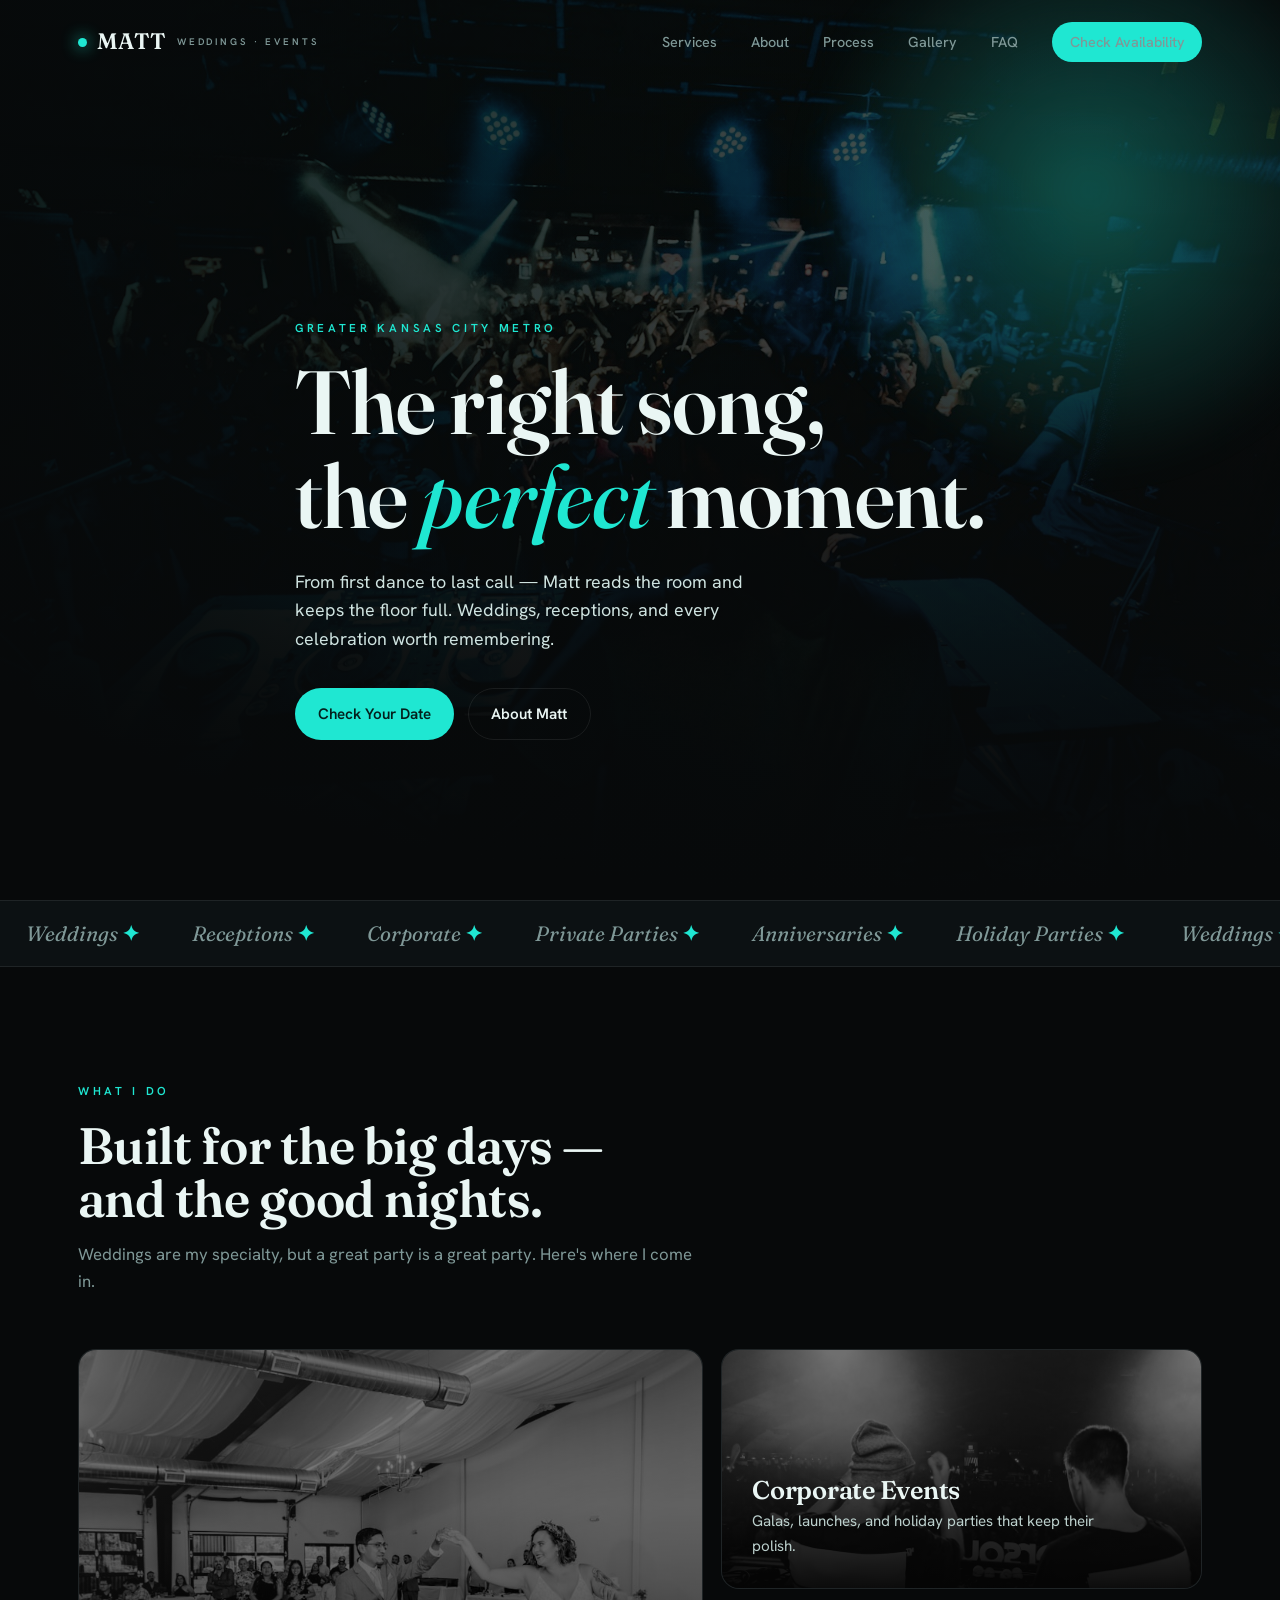
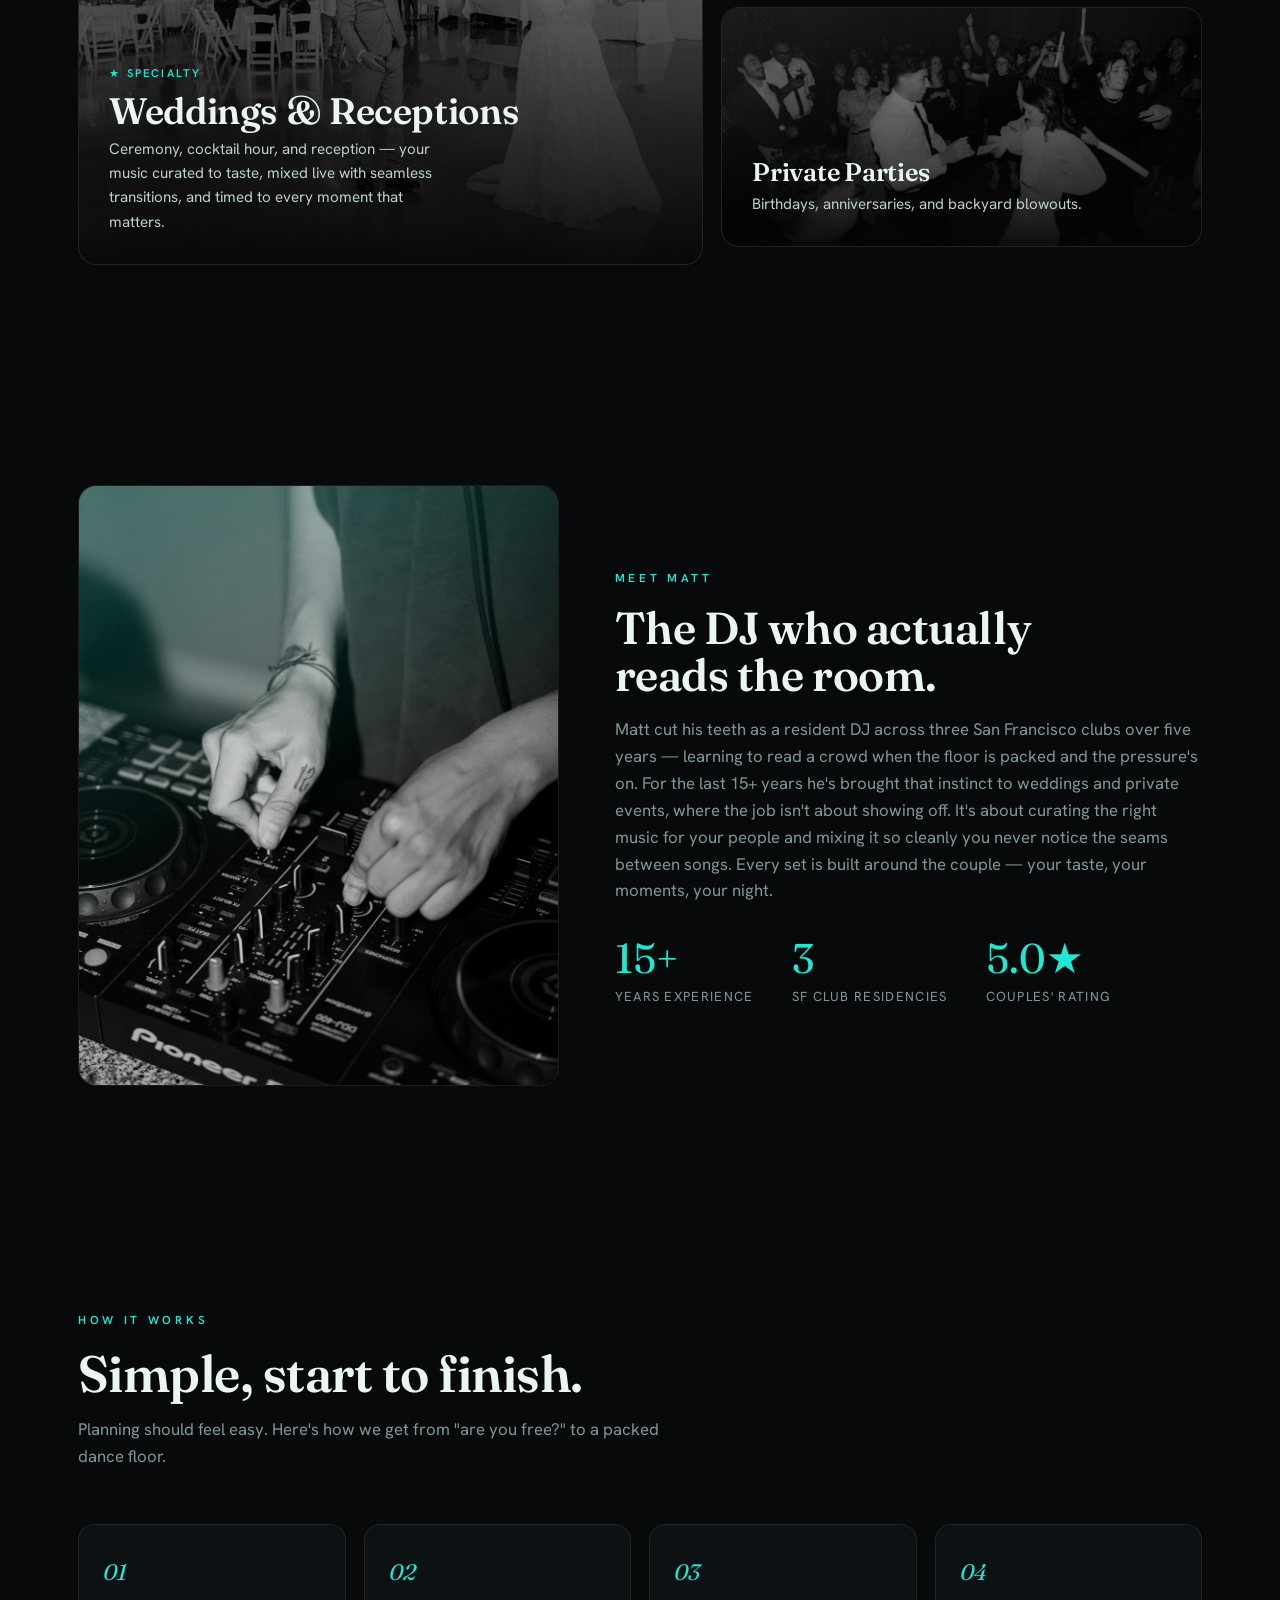
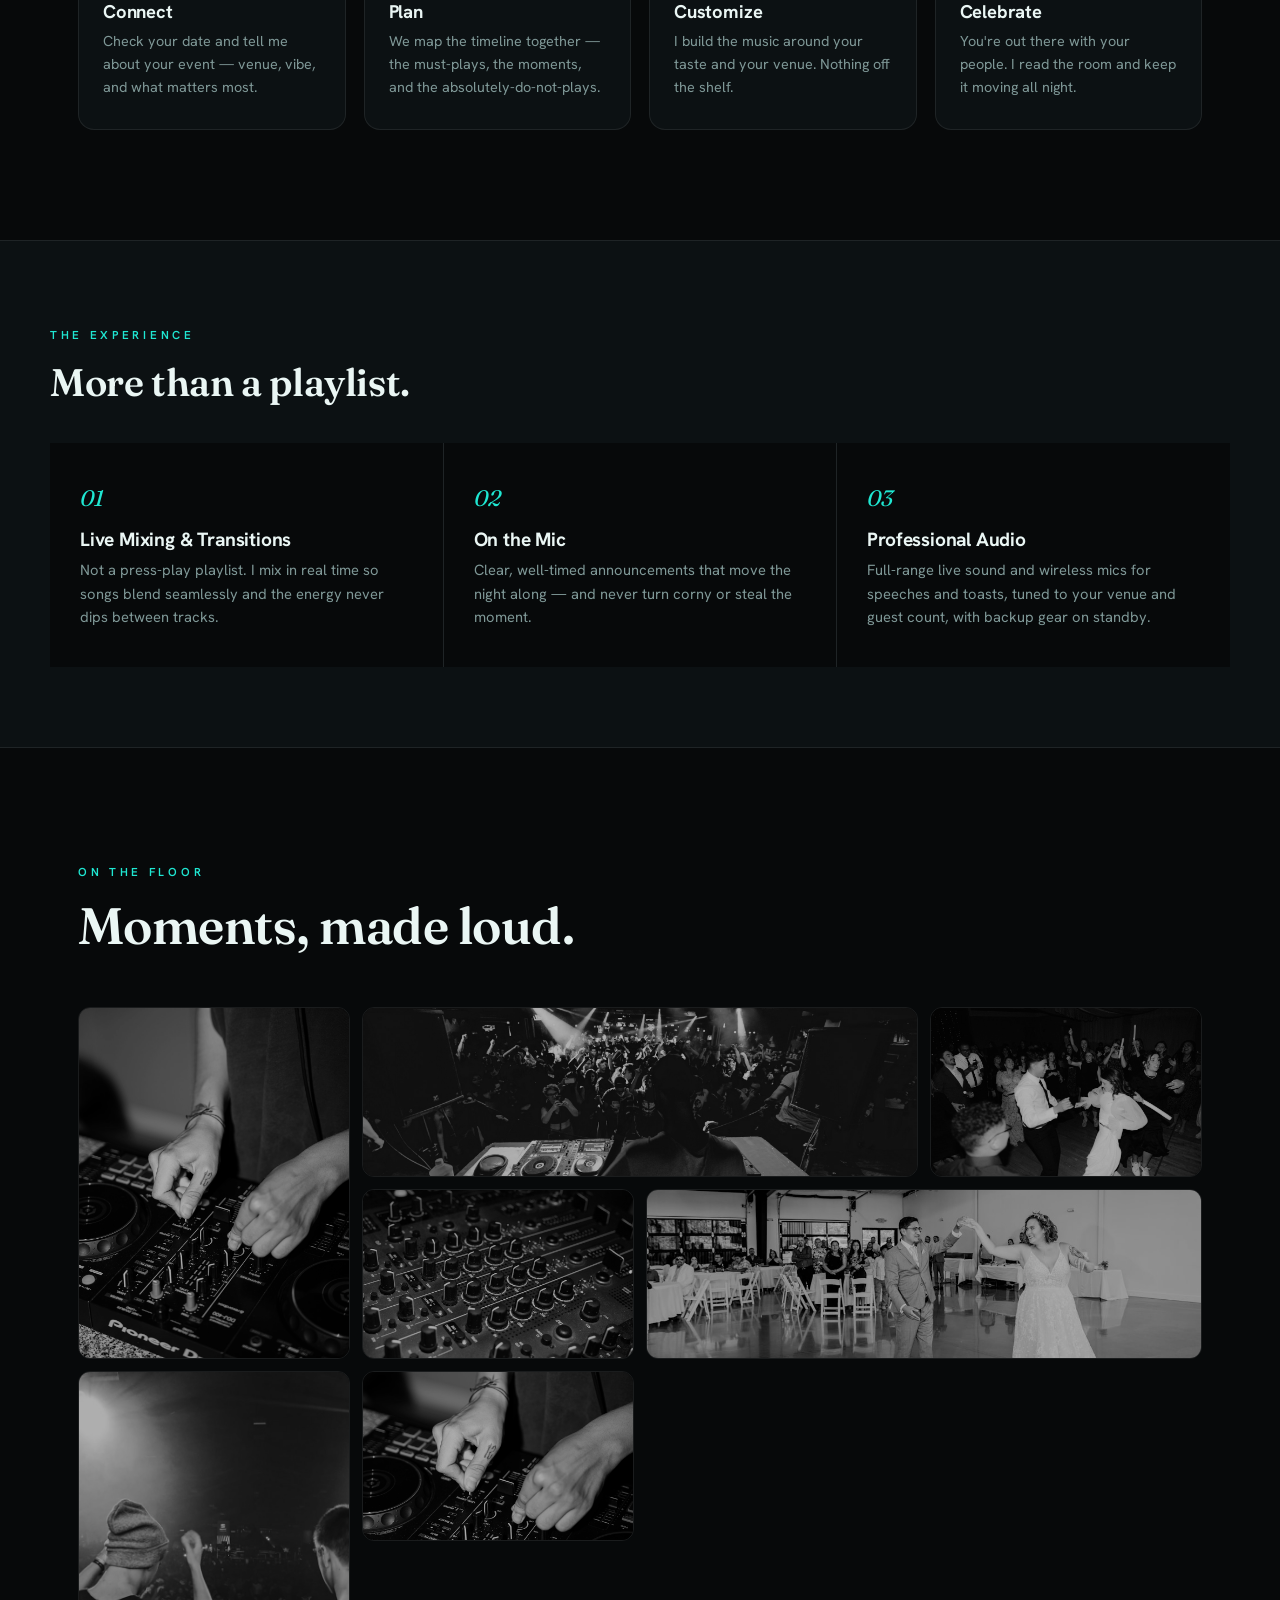
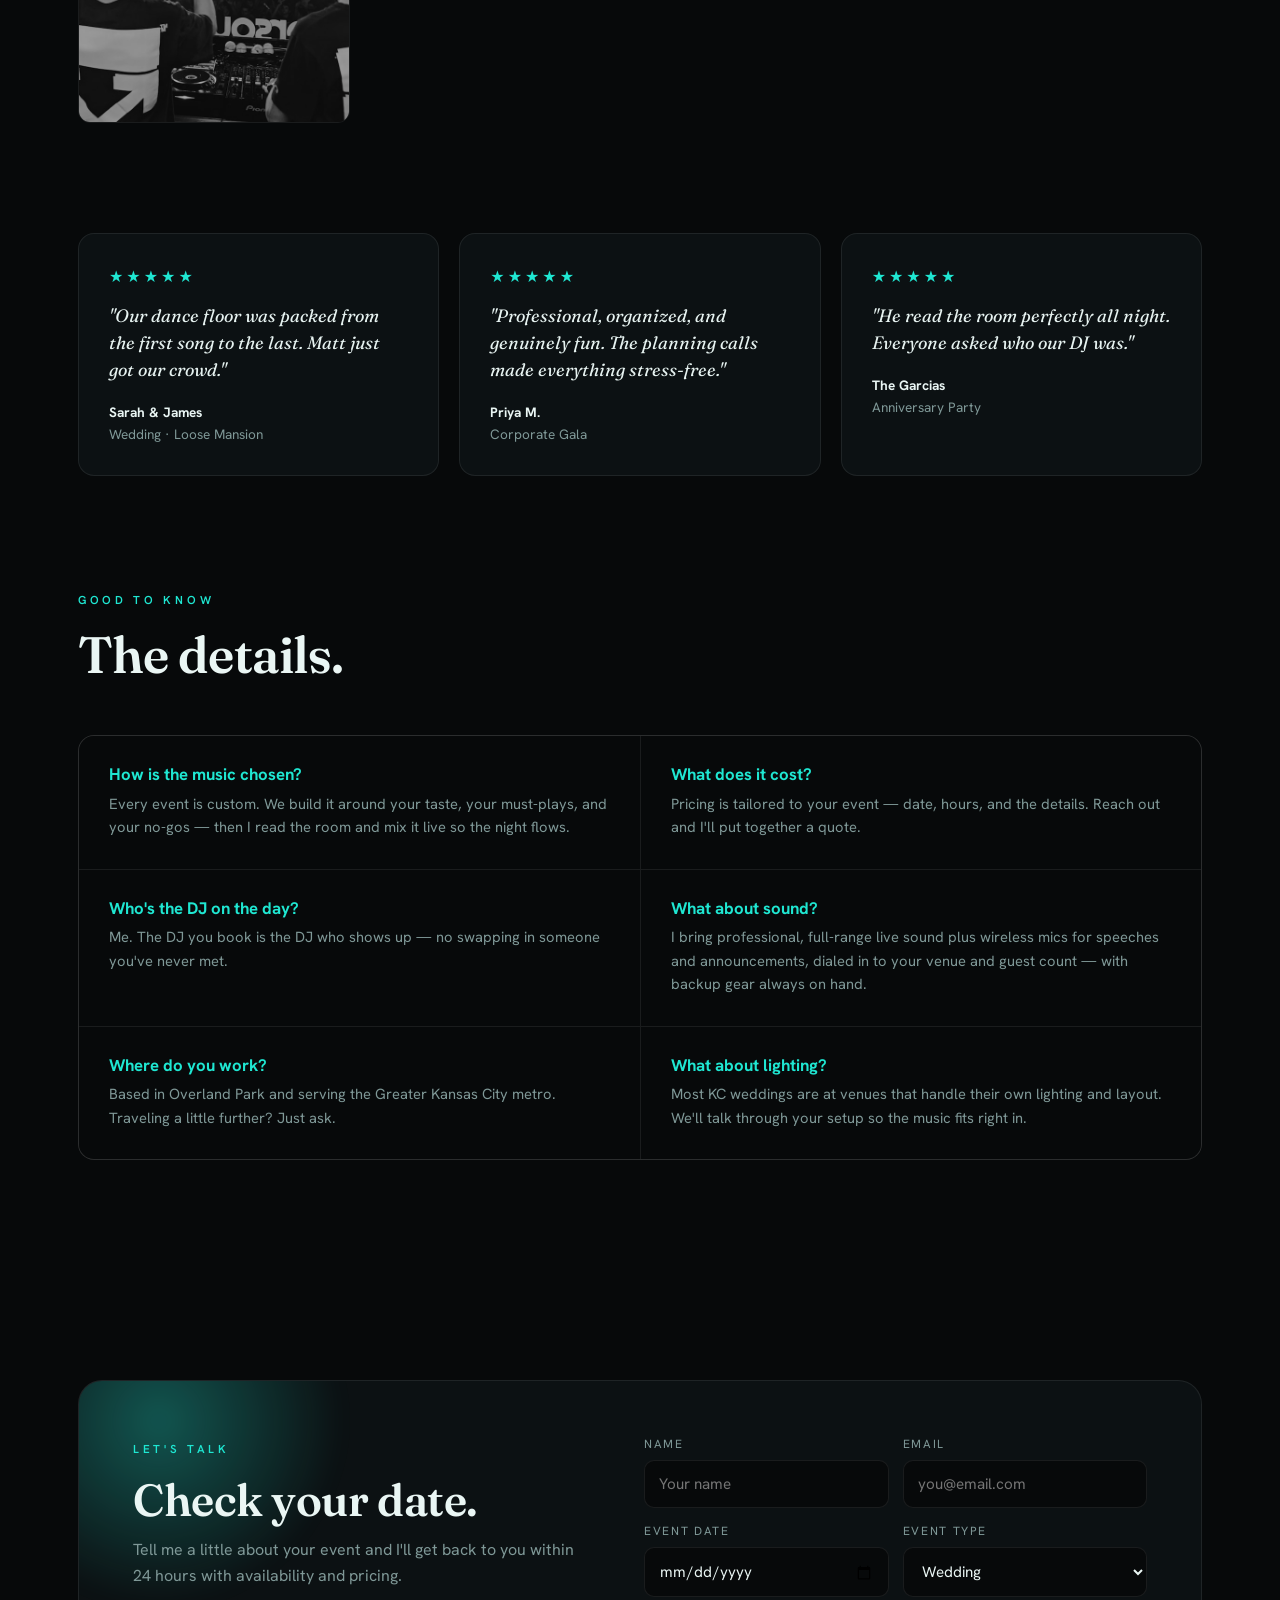
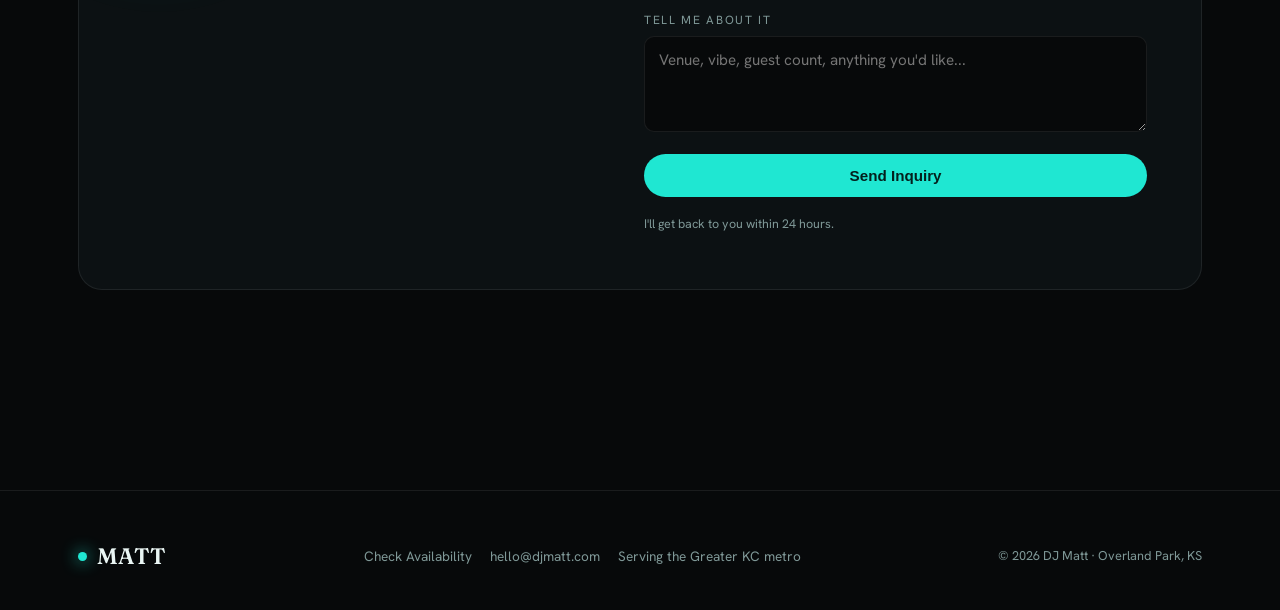
==== index.html @ 0d3181f9 "Initial production-ready static site - Extract inline CSS/JS into css/styles.css and js/script.js - " ====
<!DOCTYPE html>
<html lang="en">
<head>
<meta charset="UTF-8">
<meta name="viewport" content="width=device-width, initial-scale=1.0">
<!-- TODO: replace with Matt's real business name/brand -->
<title>DJ Matt — Wedding & Event DJ | Kansas City</title>
<meta name="description" content="DJ Matt delivers live-mixed music for weddings, receptions, and private events across the Greater Kansas City metro. Book your date today.">
<meta name="theme-color" content="#1fe7d2">
<!-- TODO: replace with Matt's real domain -->
<link rel="canonical" href="https://www.djmatt.com/">

<!-- Open Graph -->
<meta property="og:type" content="website">
<!-- TODO: replace with Matt's real business name/brand -->
<meta property="og:title" content="DJ Matt — Wedding & Event DJ | Kansas City">
<meta property="og:description" content="From first dance to last call — live-mixed music for weddings and events across the Greater Kansas City metro.">
<!-- TODO: replace with Matt's real domain -->
<meta property="og:url" content="https://www.djmatt.com/">
<!-- TODO: replace with Matt's real domain -->
<meta property="og:image" content="https://www.djmatt.com/images/og-image.jpg">
<meta property="og:image:width" content="1200">
<meta property="og:image:height" content="630">

<!-- Twitter Card -->
<meta name="twitter:card" content="summary_large_image">
<!-- TODO: replace with Matt's real business name/brand -->
<meta name="twitter:title" content="DJ Matt — Wedding & Event DJ | Kansas City">
<meta name="twitter:description" content="From first dance to last call — live-mixed music for weddings and events across the Greater Kansas City metro.">
<!-- TODO: replace with Matt's real domain -->
<meta name="twitter:image" content="https://www.djmatt.com/images/og-image.jpg">

<!-- Favicon -->
<link rel="icon" href="images/favicon.svg" type="image/svg+xml">
<link rel="icon" href="images/favicon.png" type="image/png" sizes="180x180">
<link rel="apple-touch-icon" href="images/favicon.png">

<link rel="preconnect" href="https://fonts.googleapis.com">
<link rel="preconnect" href="https://fonts.gstatic.com" crossorigin>
<link href="https://fonts.googleapis.com/css2?family=Fraunces:ital,opsz,wght@0,9..144,400;0,9..144,600;1,9..144,500&family=Hanken+Grotesk:wght@400;500;600;700&display=swap" rel="stylesheet">
<link rel="stylesheet" href="css/styles.css">
</head>
<body>

<nav id="nav">
  <div class="wrap nav-in">
    <!-- TODO: replace with Matt's real business name/brand -->
    <a href="#top" class="brand"><span class="dot"></span>MATT<small>Weddings&nbsp;·&nbsp;Events</small></a>
    <div class="nav-links">
      <a href="#services">Services</a>
      <a href="#about">About</a>
      <a href="#process">Process</a>
      <a href="#gallery">Gallery</a>
      <a href="#faq">FAQ</a>
      <a href="#book" class="btn btn-turq">Check Availability</a>
    </div>
  </div>
</nav>

<!-- HERO -->
<header class="hero" id="top">
  <div class="hero-bg"></div>
  <div class="hero-duo"></div>
  <div class="hero-veil"></div>
  <div class="glow"></div>
  <div class="wrap hero-content">
    <div class="eq reveal d1"><span></span><span></span><span></span><span></span><span></span><span></span><span></span></div>
    <span class="eyebrow reveal d1">Greater Kansas City Metro</span>
    <h1 class="reveal d2">The right song,<br>the <em>perfect</em> moment.</h1>
    <p class="reveal d3">From first dance to last call — Matt reads the room and keeps the floor full. Weddings, receptions, and every celebration worth remembering.</p>
    <div class="hero-cta reveal d4">
      <a href="#book" class="btn btn-turq">Check Your Date</a>
      <a href="#about" class="btn btn-ghost">About Matt</a>
    </div>
  </div>
</header>

<!-- MARQUEE -->
<div class="marquee" aria-hidden="true">
  <div class="marquee-track">
    <span>Weddings <b>&#10022;</b></span><span>Receptions <b>&#10022;</b></span><span>Corporate <b>&#10022;</b></span><span>Private Parties <b>&#10022;</b></span><span>Anniversaries <b>&#10022;</b></span><span>Holiday Parties <b>&#10022;</b></span>
    <span>Weddings <b>&#10022;</b></span><span>Receptions <b>&#10022;</b></span><span>Corporate <b>&#10022;</b></span><span>Private Parties <b>&#10022;</b></span><span>Anniversaries <b>&#10022;</b></span><span>Holiday Parties <b>&#10022;</b></span>
  </div>
</div>

<!-- SERVICES -->
<section class="sec" id="services">
  <div class="wrap">
    <div class="sec-head fade">
      <span class="eyebrow">What I Do</span>
      <h2>Built for the big days —<br>and the good nights.</h2>
      <p>Weddings are my specialty, but a great party is a great party. Here's where I come in.</p>
    </div>
    <div class="svc-grid fade">
      <div class="card feature">
        <div class="img" style="background-image:url('images/svc-weddings.jpg')"></div>
        <div class="c">
          <span class="tag">&#9733; Specialty</span>
          <h3>Weddings &amp; Receptions</h3>
          <p>Ceremony, cocktail hour, and reception — your music curated to taste, mixed live with seamless transitions, and timed to every moment that matters.</p>
        </div>
      </div>
      <div class="svc-col">
        <div class="card">
          <div class="img" style="background-image:url('images/svc-corporate.jpg')"></div>
          <div class="c"><h3>Corporate Events</h3><p>Galas, launches, and holiday parties that keep their polish.</p></div>
        </div>
        <div class="card">
          <div class="img" style="background-image:url('images/svc-parties.jpg')"></div>
          <div class="c"><h3>Private Parties</h3><p>Birthdays, anniversaries, and backyard blowouts.</p></div>
        </div>
      </div>
    </div>
  </div>
</section>

<!-- ABOUT -->
<section class="sec" id="about">
  <div class="wrap about">
    <div class="about-img fade">
      <picture>
        <source srcset="images/about-decks.webp" type="image/webp">
        <img src="images/about-decks.jpg" alt="DJ Matt performing at the turntables" width="1000" height="1500" loading="lazy">
      </picture>
    </div>
    <div class="fade">
      <span class="eyebrow">Meet Matt</span>
      <h2 style="font-size:clamp(1.9rem,4vw,2.8rem)">The DJ who actually<br>reads the room.</h2>
      <!-- TODO: replace with Matt's real bio -->
      <p style="color:var(--muted);margin-top:18px;font-size:1.05rem">Matt cut his teeth as a resident DJ across three San Francisco clubs over five years — learning to read a crowd when the floor is packed and the pressure's on. For the last 15+ years he's brought that instinct to weddings and private events, where the job isn't about showing off. It's about curating the right music for your people and mixing it so cleanly you never notice the seams between songs. Every set is built around the couple — your taste, your moments, your night.</p>
      <!-- TODO: replace with Matt's real stats (15+/3/5.0) -->
      <div class="stats">
        <div class="stat"><div class="n">15+</div><div class="l">Years Experience</div></div>
        <div class="stat"><div class="n">3</div><div class="l">SF Club Residencies</div></div>
        <div class="stat"><div class="n">5.0&#9733;</div><div class="l">Couples' Rating</div></div>
      </div>
    </div>
  </div>
</section>

<!-- PROCESS -->
<section class="sec" id="process">
  <div class="wrap">
    <div class="sec-head fade">
      <span class="eyebrow">How It Works</span>
      <h2>Simple, start to finish.</h2>
      <p>Planning should feel easy. Here's how we get from "are you free?" to a packed dance floor.</p>
    </div>
    <div class="journey fade">
      <div class="step"><span class="s">01</span><h3>Connect</h3><p>Check your date and tell me about your event — venue, vibe, and what matters most.</p></div>
      <div class="step"><span class="s">02</span><h3>Plan</h3><p>We map the timeline together — the must-plays, the moments, and the absolutely-do-not-plays.</p></div>
      <div class="step"><span class="s">03</span><h3>Customize</h3><p>I build the music around your taste and your venue. Nothing off the shelf.</p></div>
      <div class="step"><span class="s">04</span><h3>Celebrate</h3><p>You're out there with your people. I read the room and keep it moving all night.</p></div>
    </div>
  </div>
</section>

<!-- EXPERIENCE -->
<section class="exp">
  <div class="wrap sec" style="padding:80px 0">
    <div class="sec-head fade" style="margin-bottom:40px">
      <span class="eyebrow">The Experience</span>
      <h2 style="font-size:clamp(1.7rem,3.5vw,2.4rem)">More than a playlist.</h2>
    </div>
    <div class="exp-grid fade">
      <div class="item"><span class="num">01</span><h3>Live Mixing &amp; Transitions</h3><p>Not a press-play playlist. I mix in real time so songs blend seamlessly and the energy never dips between tracks.</p></div>
      <div class="item"><span class="num">02</span><h3>On the Mic</h3><p>Clear, well-timed announcements that move the night along — and never turn corny or steal the moment.</p></div>
      <div class="item"><span class="num">03</span><h3>Professional Audio</h3><p>Full-range live sound and wireless mics for speeches and toasts, tuned to your venue and guest count, with backup gear on standby.</p></div>
    </div>
  </div>
</section>

<!-- GALLERY -->
<section class="sec" id="gallery">
  <div class="wrap">
    <div class="sec-head fade">
      <span class="eyebrow">On The Floor</span>
      <h2>Moments, made loud.</h2>
    </div>
    <div class="gal fade">
      <figure class="tall"><img src="images/about-decks.jpg" alt="" width="1000" height="1500" loading="lazy"></figure>
      <figure class="wide"><img src="images/hero.jpg" alt="" width="1920" height="1080" loading="lazy"></figure>
      <figure><img src="images/svc-parties.jpg" alt="" width="1000" height="667" loading="lazy"></figure>
      <figure><img src="images/gallery-04.jpg" alt="" width="1000" height="1500" loading="lazy"></figure>
      <figure class="wide"><img src="images/svc-weddings.jpg" alt="" width="1000" height="667" loading="lazy"></figure>
      <figure class="tall"><img src="images/svc-corporate.jpg" alt="" width="1000" height="750" loading="lazy"></figure>
      <figure><img src="images/about-decks.jpg" alt="" width="1000" height="1500" loading="lazy"></figure>
    </div>
  </div>
</section>

<!-- TESTIMONIALS -->
<!-- TODO: replace with Matt's real testimonials -->
<section class="sec" id="reviews" style="padding-top:0">
  <div class="wrap">
    <div class="quotes fade">
      <div class="quote"><div class="stars" aria-label="5 out of 5 stars">&#9733;&#9733;&#9733;&#9733;&#9733;</div><p>"Our dance floor was packed from the first song to the last. Matt just <em>got</em> our crowd."</p><div class="who"><b>Sarah &amp; James</b>Wedding · Loose Mansion</div></div>
      <div class="quote"><div class="stars" aria-label="5 out of 5 stars">&#9733;&#9733;&#9733;&#9733;&#9733;</div><p>"Professional, organized, and genuinely fun. The planning calls made everything stress-free."</p><div class="who"><b>Priya M.</b>Corporate Gala</div></div>
      <div class="quote"><div class="stars" aria-label="5 out of 5 stars">&#9733;&#9733;&#9733;&#9733;&#9733;</div><p>"He read the room perfectly all night. Everyone asked who our DJ was."</p><div class="who"><b>The Garcias</b>Anniversary Party</div></div>
    </div>
  </div>
</section>

<!-- FAQ -->
<section class="sec" id="faq" style="padding-top:0">
  <div class="wrap">
    <div class="sec-head fade">
      <span class="eyebrow">Good to Know</span>
      <h2>The details.</h2>
    </div>
    <div class="faq-grid fade">
      <div class="q"><h3>How is the music chosen?</h3><p>Every event is custom. We build it around your taste, your must-plays, and your no-gos — then I read the room and mix it live so the night flows.</p></div>
      <div class="q"><h3>What does it cost?</h3><p>Pricing is tailored to your event — date, hours, and the details. Reach out and I'll put together a quote.</p></div>
      <div class="q"><h3>Who's the DJ on the day?</h3><p>Me. The DJ you book is the DJ who shows up — no swapping in someone you've never met.</p></div>
      <div class="q"><h3>What about sound?</h3><p>I bring professional, full-range live sound plus wireless mics for speeches and announcements, dialed in to your venue and guest count — with backup gear always on hand.</p></div>
      <div class="q"><h3>Where do you work?</h3><p>Based in Overland Park and serving the Greater Kansas City metro. Traveling a little further? Just ask.</p></div>
      <div class="q"><h3>What about lighting?</h3><p>Most KC weddings are at venues that handle their own lighting and layout. We'll talk through your setup so the music fits right in.</p></div>
    </div>
  </div>
</section>

<!-- BOOKING -->
<section class="sec" id="book">
  <div class="wrap">
    <div class="book fade">
      <div class="glow2"></div>
      <div>
        <span class="eyebrow">Let's Talk</span>
        <h2>Check your date.</h2>
        <p class="lead">Tell me a little about your event and I'll get back to you within 24 hours with availability and pricing.</p>
      </div>
      <form id="bookingForm" name="booking" method="POST" data-netlify="true" netlify-honeypot="bot-field">
        <input type="hidden" name="form-name" value="booking">
        <p class="ohnohoney"><label>Don't fill this out: <input name="bot-field"></label></p>
        <div id="formFields" class="form">
          <div class="row">
            <div><label for="name">Name</label><input id="name" name="name" type="text" placeholder="Your name" required></div>
            <!-- TODO: replace with Matt's real contact email in the placeholder -->
            <div><label for="email">Email</label><input id="email" name="email" type="email" placeholder="you@email.com" required></div>
          </div>
          <div class="row">
            <div><label for="event-date">Event Date</label><input id="event-date" name="event-date" type="date" required></div>
            <div><label for="event-type">Event Type</label><select id="event-type" name="event-type"><option>Wedding</option><option>Reception</option><option>Corporate</option><option>Private Party</option><option>Other</option></select></div>
          </div>
          <div><label for="details">Tell me about it</label><textarea id="details" name="details" placeholder="Venue, vibe, guest count, anything you'd like..."></textarea></div>
          <button class="btn btn-turq" type="submit" style="justify-content:center">Send Inquiry</button>
          <p class="note">I'll get back to you within 24 hours.</p>
        </div>
        <div id="formSuccess" class="form-success">
          <div class="check">&#10003;</div>
          <h3>Thanks for reaching out!</h3>
          <p>I'll review your details and get back to you within 24 hours with availability and pricing.</p>
        </div>
      </form>
    </div>
  </div>
</section>

<footer>
  <div class="wrap foot">
    <!-- TODO: replace with Matt's real business name/brand -->
    <a href="#top" class="brand"><span class="dot"></span>MATT</a>
    <div class="socials">
      <a href="#book">Check Availability</a>
      <!-- TODO: replace with Matt's real contact email -->
      <a href="mailto:hello@djmatt.com">hello@djmatt.com</a>
      <span style="color:var(--muted);font-size:.85rem">Serving the Greater KC metro</span>
    </div>
    <!-- TODO: replace with Matt's real business name/brand -->
    <small>&copy; 2026 DJ Matt &middot; Overland Park, KS</small>
  </div>
</footer>

<script src="js/script.js"></script>
</body>
</html>
---- css/styles.css ----
:root{
  --ink:#07090a;
  --panel:#0c1113;
  --panel-2:#11181a;
  --line:rgba(255,255,255,.08);
  --turq:#1fe7d2;
  --turq-deep:#0fbfae;
  --turq-glow:rgba(31,231,210,.32);
  --cloud:#eaf6f4;
  --muted:#7f9897;
  --display:"Fraunces",Georgia,serif;
  --body:"Hanken Grotesk",system-ui,sans-serif;
}
*{margin:0;padding:0;box-sizing:border-box}
html{scroll-behavior:smooth}
body{
  background:var(--ink);color:var(--cloud);font-family:var(--body);
  line-height:1.6;-webkit-font-smoothing:antialiased;overflow-x:hidden;
}
.wrap{max-width:1180px;margin:0 auto;padding:0 28px}
a{color:inherit;text-decoration:none}
.eyebrow{
  font-size:.72rem;letter-spacing:.32em;text-transform:uppercase;
  color:var(--turq);font-weight:600;display:inline-block;margin-bottom:18px;
}
h1,h2,h3{font-family:var(--display);font-weight:600;line-height:1.04;letter-spacing:-.01em}
.btn{
  display:inline-flex;align-items:center;gap:.6em;font-weight:600;font-size:.95rem;
  padding:.85em 1.5em;border-radius:100px;cursor:pointer;border:none;transition:.25s ease;
}
.btn-turq{background:var(--turq);color:#04201d;box-shadow:0 0 0 0 var(--turq-glow)}
.btn-turq:hover{box-shadow:0 12px 38px -8px var(--turq-glow);transform:translateY(-2px)}
.btn-ghost{background:transparent;color:var(--cloud);border:1px solid var(--line)}
.btn-ghost:hover{border-color:var(--turq);color:var(--turq)}

/* ---------- FOCUS STYLES ---------- */
a:focus-visible,button:focus-visible,input:focus-visible,select:focus-visible,textarea:focus-visible{
  outline:2px solid var(--turq);outline-offset:2px;
}

/* ---------- NAV ---------- */
nav{
  position:fixed;top:0;left:0;right:0;z-index:50;transition:.3s ease;
  padding:22px 0;backdrop-filter:blur(0px);
}
nav.scrolled{
  padding:13px 0;background:rgba(7,9,10,.78);backdrop-filter:blur(14px);
  border-bottom:1px solid var(--line);
}
.nav-in{display:flex;align-items:center;justify-content:space-between}
.brand{font-family:var(--display);font-weight:600;font-size:1.4rem;letter-spacing:.02em;display:flex;align-items:center;gap:10px}
.brand .dot{width:9px;height:9px;border-radius:50%;background:var(--turq);box-shadow:0 0 16px var(--turq)}
.brand small{font-family:var(--body);font-size:.6rem;letter-spacing:.3em;color:var(--muted);text-transform:uppercase;font-weight:600}
.nav-links{display:flex;gap:34px;align-items:center}
.nav-links a{font-size:.9rem;color:var(--muted);transition:.2s;font-weight:500}
.nav-links a:hover{color:var(--cloud)}
.nav-links .btn{padding:.6em 1.2em}
@media(max-width:820px){.nav-links a:not(.btn){display:none}}

/* ---------- HERO ---------- */
.hero{position:relative;min-height:100vh;display:flex;align-items:center;overflow:hidden}
.hero-bg{position:absolute;inset:0;
  background:url("../images/hero.jpg") center/cover;
  filter:contrast(1.05) brightness(.55);}
.hero-duo{position:absolute;inset:0;background:linear-gradient(115deg,rgba(15,191,174,.55),rgba(7,9,10,.2) 55%);mix-blend-mode:color}
.hero-veil{position:absolute;inset:0;background:radial-gradient(120% 90% at 70% 30%,transparent,var(--ink) 78%),linear-gradient(180deg,rgba(7,9,10,.35),rgba(7,9,10,.9))}
.glow{position:absolute;width:620px;height:620px;border-radius:50%;
  background:radial-gradient(circle,var(--turq-glow),transparent 65%);
  top:-120px;right:-120px;filter:blur(20px);animation:float 9s ease-in-out infinite}
@keyframes float{50%{transform:translateY(34px)}}
.hero-content{position:relative;z-index:2;padding-top:90px}
.hero h1{font-size:clamp(2.9rem,7vw,5.6rem);max-width:14ch}
.hero h1 em{font-style:italic;color:var(--turq);font-weight:500}
.hero p{font-size:1.12rem;color:#cfe3e0;max-width:46ch;margin:26px 0 34px}
.hero-cta{display:flex;gap:14px;flex-wrap:wrap}
/* equalizer signature */
.eq{display:flex;align-items:flex-end;gap:5px;height:34px;margin-bottom:30px}
.eq span{width:5px;background:var(--turq);border-radius:3px;animation:bounce 1.1s ease-in-out infinite}
.eq span:nth-child(2){animation-delay:.15s}.eq span:nth-child(3){animation-delay:.3s}
.eq span:nth-child(4){animation-delay:.45s}.eq span:nth-child(5){animation-delay:.6s}
.eq span:nth-child(6){animation-delay:.75s}.eq span:nth-child(7){animation-delay:.9s}
@keyframes bounce{0%,100%{height:8px}50%{height:34px}}
.reveal{opacity:0;transform:translateY(22px);animation:rise .8s cubic-bezier(.2,.7,.2,1) forwards}
.d1{animation-delay:.05s}.d2{animation-delay:.2s}.d3{animation-delay:.35s}.d4{animation-delay:.5s}
@keyframes rise{to{opacity:1;transform:none}}

/* ---------- MARQUEE ---------- */
.marquee{border-top:1px solid var(--line);border-bottom:1px solid var(--line);padding:16px 0;overflow:hidden;white-space:nowrap;background:var(--panel)}
.marquee-track{display:inline-block;animation:scroll 26s linear infinite}
.marquee-track span{font-family:var(--display);font-style:italic;font-size:1.3rem;color:var(--muted);margin:0 26px}
.marquee-track span b{color:var(--turq);font-style:normal;font-weight:600}
@keyframes scroll{to{transform:translateX(-50%)}}

/* ---------- SECTIONS ---------- */
section{position:relative}
.sec{padding:110px 0}
.sec-head{max-width:620px;margin-bottom:54px}
.sec-head h2{font-size:clamp(2rem,4.5vw,3.2rem)}
.sec-head p{color:var(--muted);margin-top:16px;font-size:1.05rem}

/* services */
.svc-grid{display:grid;grid-template-columns:1.3fr 1fr;gap:18px}
@media(max-width:780px){.svc-grid{grid-template-columns:1fr}}
.card{position:relative;border-radius:18px;overflow:hidden;border:1px solid var(--line);background:var(--panel);min-height:240px;display:flex;flex-direction:column;justify-content:flex-end;padding:30px;transition:.3s}
.card:hover{border-color:var(--turq-deep);transform:translateY(-4px)}
.card .img{position:absolute;inset:0;background-size:cover;background-position:center;filter:grayscale(1) brightness(.5);transition:.5s}
.card:hover .img{filter:grayscale(.4) brightness(.6);transform:scale(1.04)}
.card .img::after{content:"";position:absolute;inset:0;background:linear-gradient(160deg,rgba(15,191,174,.35),transparent 50%),linear-gradient(0deg,rgba(7,9,10,.92),transparent 70%);mix-blend-mode:normal}
.card .c{position:relative;z-index:2}
.card.feature{grid-row:span 2;min-height:500px}
.card .tag{font-size:.7rem;letter-spacing:.2em;text-transform:uppercase;color:var(--turq);font-weight:600}
.card h3{font-size:1.6rem;margin:8px 0 6px}
.card.feature h3{font-size:2.3rem}
.card p{color:#bcd0cd;font-size:.95rem;max-width:38ch}
.svc-col{display:grid;gap:18px}

/* about */
.about{display:grid;grid-template-columns:.9fr 1.1fr;gap:56px;align-items:center}
@media(max-width:820px){.about{grid-template-columns:1fr}}
.about-img{position:relative;border-radius:18px;overflow:hidden;aspect-ratio:4/5;border:1px solid var(--line)}
.about-img img{width:100%;height:100%;object-fit:cover;filter:grayscale(1) contrast(1.05) brightness(.78)}
.about-img::after{content:"";position:absolute;inset:0;background:linear-gradient(155deg,rgba(31,231,210,.28),transparent 55%);mix-blend-mode:screen}
.stats{display:flex;gap:38px;margin-top:34px;flex-wrap:wrap}
.stat .n{font-family:var(--display);font-size:2.6rem;color:var(--turq);line-height:1}
.stat .l{font-size:.82rem;color:var(--muted);text-transform:uppercase;letter-spacing:.1em;margin-top:6px}

/* experience list */
.exp{background:var(--panel);border-top:1px solid var(--line);border-bottom:1px solid var(--line)}
.exp-grid{display:grid;grid-template-columns:repeat(3,1fr);gap:1px;background:var(--line)}
@media(max-width:780px){.exp-grid{grid-template-columns:1fr}}
.exp-grid .item{background:var(--ink);padding:38px 30px}
.exp-grid .item h3{font-size:1.2rem;margin:14px 0 8px;font-family:var(--body);font-weight:700}
.exp-grid .item p{color:var(--muted);font-size:.92rem}
.exp-grid .num{font-family:var(--display);font-style:italic;color:var(--turq);font-size:1.4rem}

/* listen */
.player{background:linear-gradient(135deg,var(--panel-2),var(--panel));border:1px solid var(--line);border-radius:20px;padding:34px;display:flex;align-items:center;gap:28px;flex-wrap:wrap}
.player .play{width:74px;height:74px;border-radius:50%;background:var(--turq);display:grid;place-items:center;flex-shrink:0;cursor:pointer;box-shadow:0 0 40px -6px var(--turq-glow);transition:.25s}
.player .play:hover{transform:scale(1.06)}
.player .play svg{margin-left:4px}
.wave{display:flex;align-items:center;gap:3px;height:46px;flex:1;min-width:200px}
.wave span{flex:1;background:linear-gradient(var(--turq),var(--turq-deep));border-radius:2px;opacity:.5;animation:w 1.4s ease-in-out infinite}
@keyframes w{50%{transform:scaleY(.3);opacity:1}}
.player .meta{min-width:170px}
.player .meta small{color:var(--muted);text-transform:uppercase;letter-spacing:.16em;font-size:.68rem}
.player .meta b{display:block;font-family:var(--display);font-size:1.35rem;font-weight:600;margin-top:4px}

/* gallery */
.gal{display:grid;grid-template-columns:repeat(4,1fr);grid-auto-rows:170px;gap:12px}
@media(max-width:780px){.gal{grid-template-columns:repeat(2,1fr)}}
.gal figure{position:relative;overflow:hidden;border-radius:12px;border:1px solid var(--line)}
.gal figure img{width:100%;height:100%;object-fit:cover;filter:grayscale(1) brightness(.7);transition:.5s}
.gal figure:hover img{filter:grayscale(0) brightness(.95);transform:scale(1.06)}
.gal .tall{grid-row:span 2}
.gal .wide{grid-column:span 2}

/* testimonials */
.quotes{display:grid;grid-template-columns:repeat(3,1fr);gap:20px}
@media(max-width:780px){.quotes{grid-template-columns:1fr}}
.quote{background:var(--panel);border:1px solid var(--line);border-radius:16px;padding:30px}
.quote .stars{color:var(--turq);letter-spacing:3px;margin-bottom:14px}
.quote p{font-family:var(--display);font-size:1.12rem;font-style:italic;color:#e6f2f0;line-height:1.5}
.quote .who{margin-top:18px;font-size:.85rem;color:var(--muted)}
.quote .who b{color:var(--cloud);font-style:normal;display:block;font-family:var(--body)}

/* booking */
.book{background:var(--panel);border:1px solid var(--line);border-radius:24px;padding:54px;display:grid;grid-template-columns:1fr 1.1fr;gap:54px;position:relative;overflow:hidden}
@media(max-width:820px){.book{grid-template-columns:1fr;padding:34px}}
.book .glow2{position:absolute;width:400px;height:400px;border-radius:50%;background:radial-gradient(circle,var(--turq-glow),transparent 65%);top:-160px;left:-120px;filter:blur(10px)}
.book h2{font-size:clamp(1.9rem,4vw,2.8rem);position:relative}
.book .lead{color:var(--muted);margin-top:14px;position:relative}
.form{position:relative;display:grid;gap:14px}
.form .row{display:grid;grid-template-columns:1fr 1fr;gap:14px}
@media(max-width:520px){.form .row{grid-template-columns:1fr}}
.form label{font-size:.74rem;text-transform:uppercase;letter-spacing:.14em;color:var(--muted);display:block;margin-bottom:6px}
.form input,.form select,.form textarea{width:100%;background:var(--ink);border:1px solid var(--line);border-radius:10px;padding:13px 14px;color:var(--cloud);font-family:var(--body);font-size:.95rem;transition:.2s}
.form input:focus,.form select:focus,.form textarea:focus{outline:none;border-color:var(--turq)}
.form textarea{min-height:96px;resize:vertical}
.note{font-size:.78rem;color:var(--muted);margin-top:4px}

/* form success state */
.form-success{display:none;text-align:center;padding:40px 20px}
.form-success .check{font-size:3rem;margin-bottom:16px}
.form-success h3{font-family:var(--display);font-size:1.6rem;color:var(--turq);margin-bottom:10px}
.form-success p{color:var(--muted);font-size:1rem}

/* honeypot */
.ohnohoney{position:absolute;left:-9999px;opacity:0;height:0;width:0;overflow:hidden}

/* footer */
footer{border-top:1px solid var(--line);padding:48px 0 36px;margin-top:90px}
.foot{display:flex;justify-content:space-between;align-items:center;flex-wrap:wrap;gap:20px}
.foot .socials{display:flex;gap:18px}
.foot .socials a{color:var(--muted);font-size:.85rem;transition:.2s}
.foot .socials a:hover{color:var(--turq)}
.foot small{color:var(--muted);font-size:.8rem}

/* process */
.journey{display:grid;grid-template-columns:repeat(4,1fr);gap:18px}
@media(max-width:780px){.journey{grid-template-columns:1fr 1fr}}
.step{position:relative;padding:30px 24px;border:1px solid var(--line);border-radius:16px;background:var(--panel);transition:.3s}
.step:hover{border-color:var(--turq-deep);transform:translateY(-4px)}
.step .s{font-family:var(--display);font-style:italic;color:var(--turq);font-size:1.4rem}
.step h3{font-family:var(--body);font-weight:700;font-size:1.15rem;margin:12px 0 8px}
.step p{color:var(--muted);font-size:.9rem}

/* faq */
.faq-grid{display:grid;grid-template-columns:repeat(2,1fr);gap:1px;background:var(--line);border:1px solid var(--line);border-radius:16px;overflow:hidden}
@media(max-width:680px){.faq-grid{grid-template-columns:1fr}}
.faq-grid .q{background:var(--ink);padding:30px}
.faq-grid .q h3{font-family:var(--body);font-weight:700;font-size:1.05rem;color:var(--turq);margin-bottom:8px;letter-spacing:0}
.faq-grid .q p{color:var(--muted);font-size:.92rem}

.fade{opacity:0;transform:translateY(28px);transition:.7s cubic-bezier(.2,.7,.2,1)}
.fade.in{opacity:1;transform:none}

/* ---------- REDUCED MOTION ---------- */
@media(prefers-reduced-motion:reduce){
  *,*::before,*::after{
    animation-duration:.01ms !important;
    animation-iteration-count:1 !important;
    transition-duration:.01ms !important;
  }
  html{scroll-behavior:auto}
  .reveal{opacity:1;transform:none}
  .fade{opacity:1;transform:none}
  .marquee-track{animation:none}
  .eq span{animation:none;height:16px}
  .wave span{animation:none;transform:scaleY(.6)}
  .glow{animation:none}
}
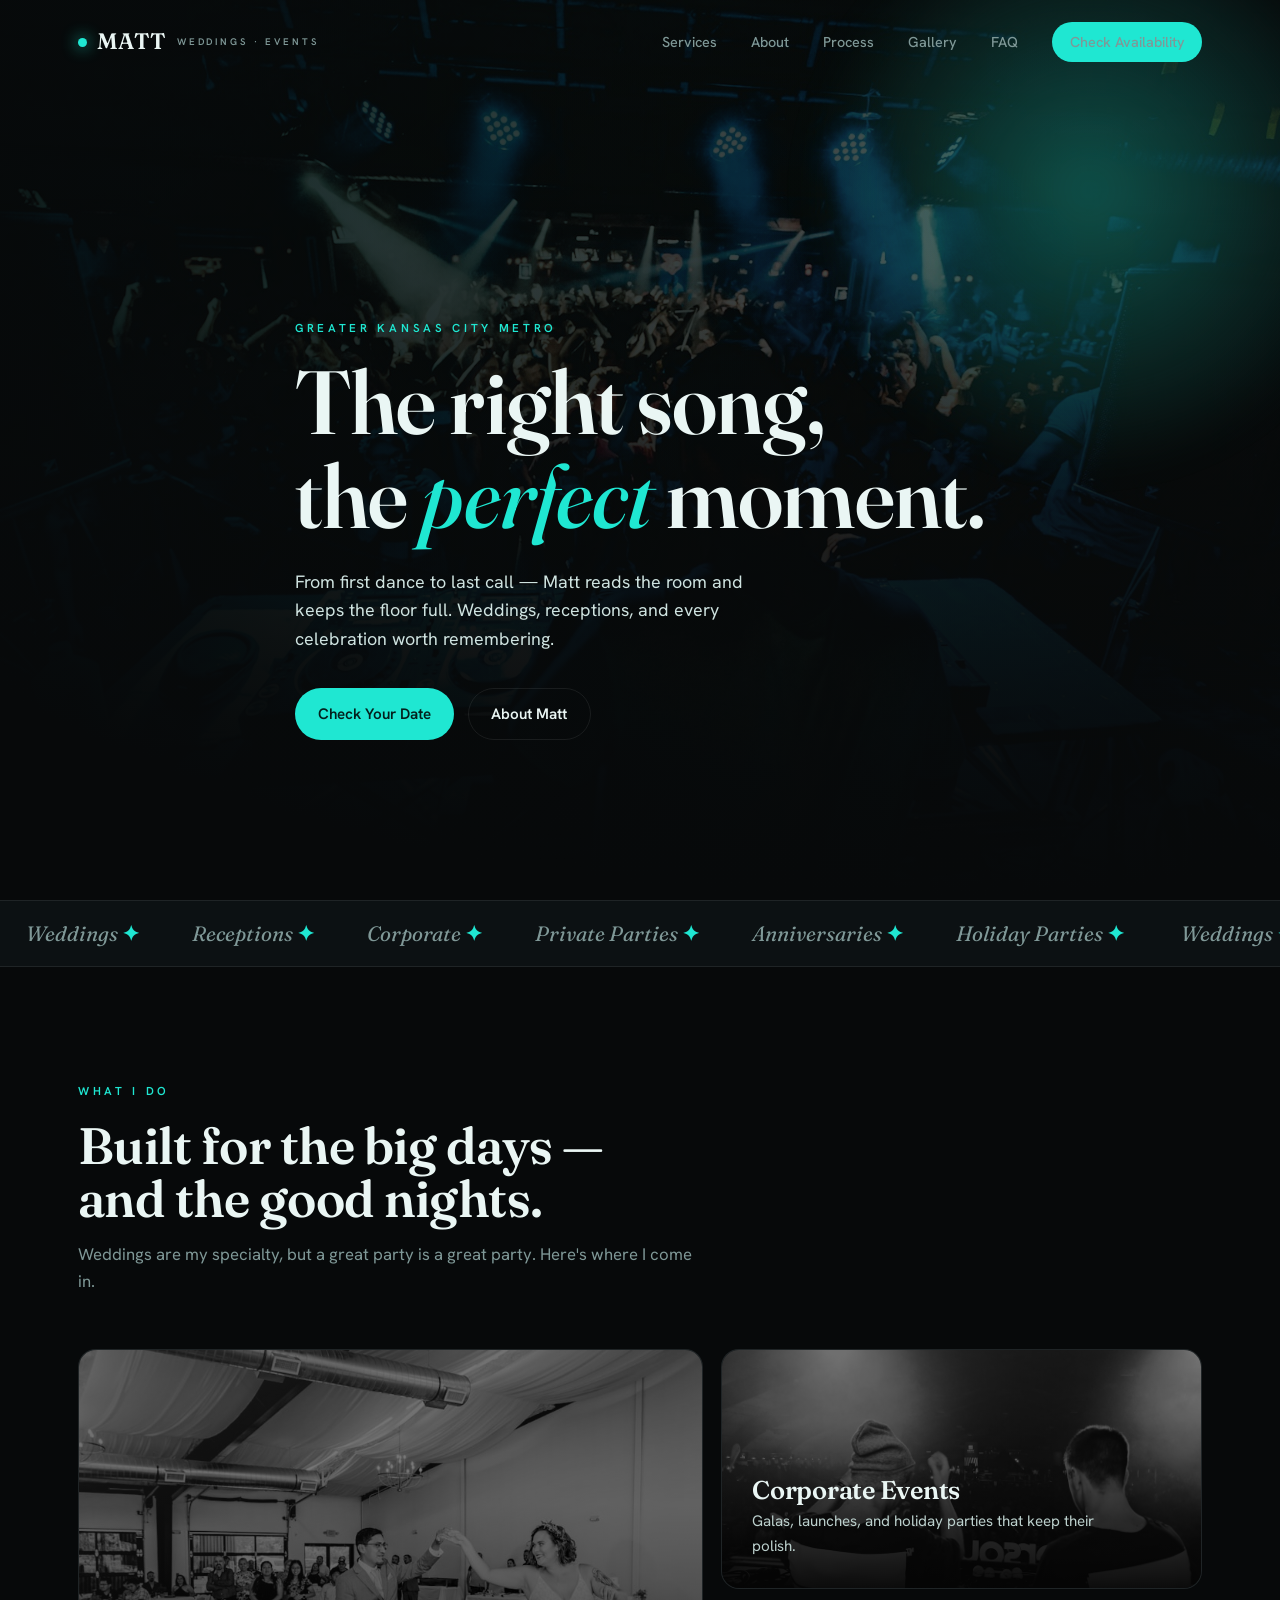
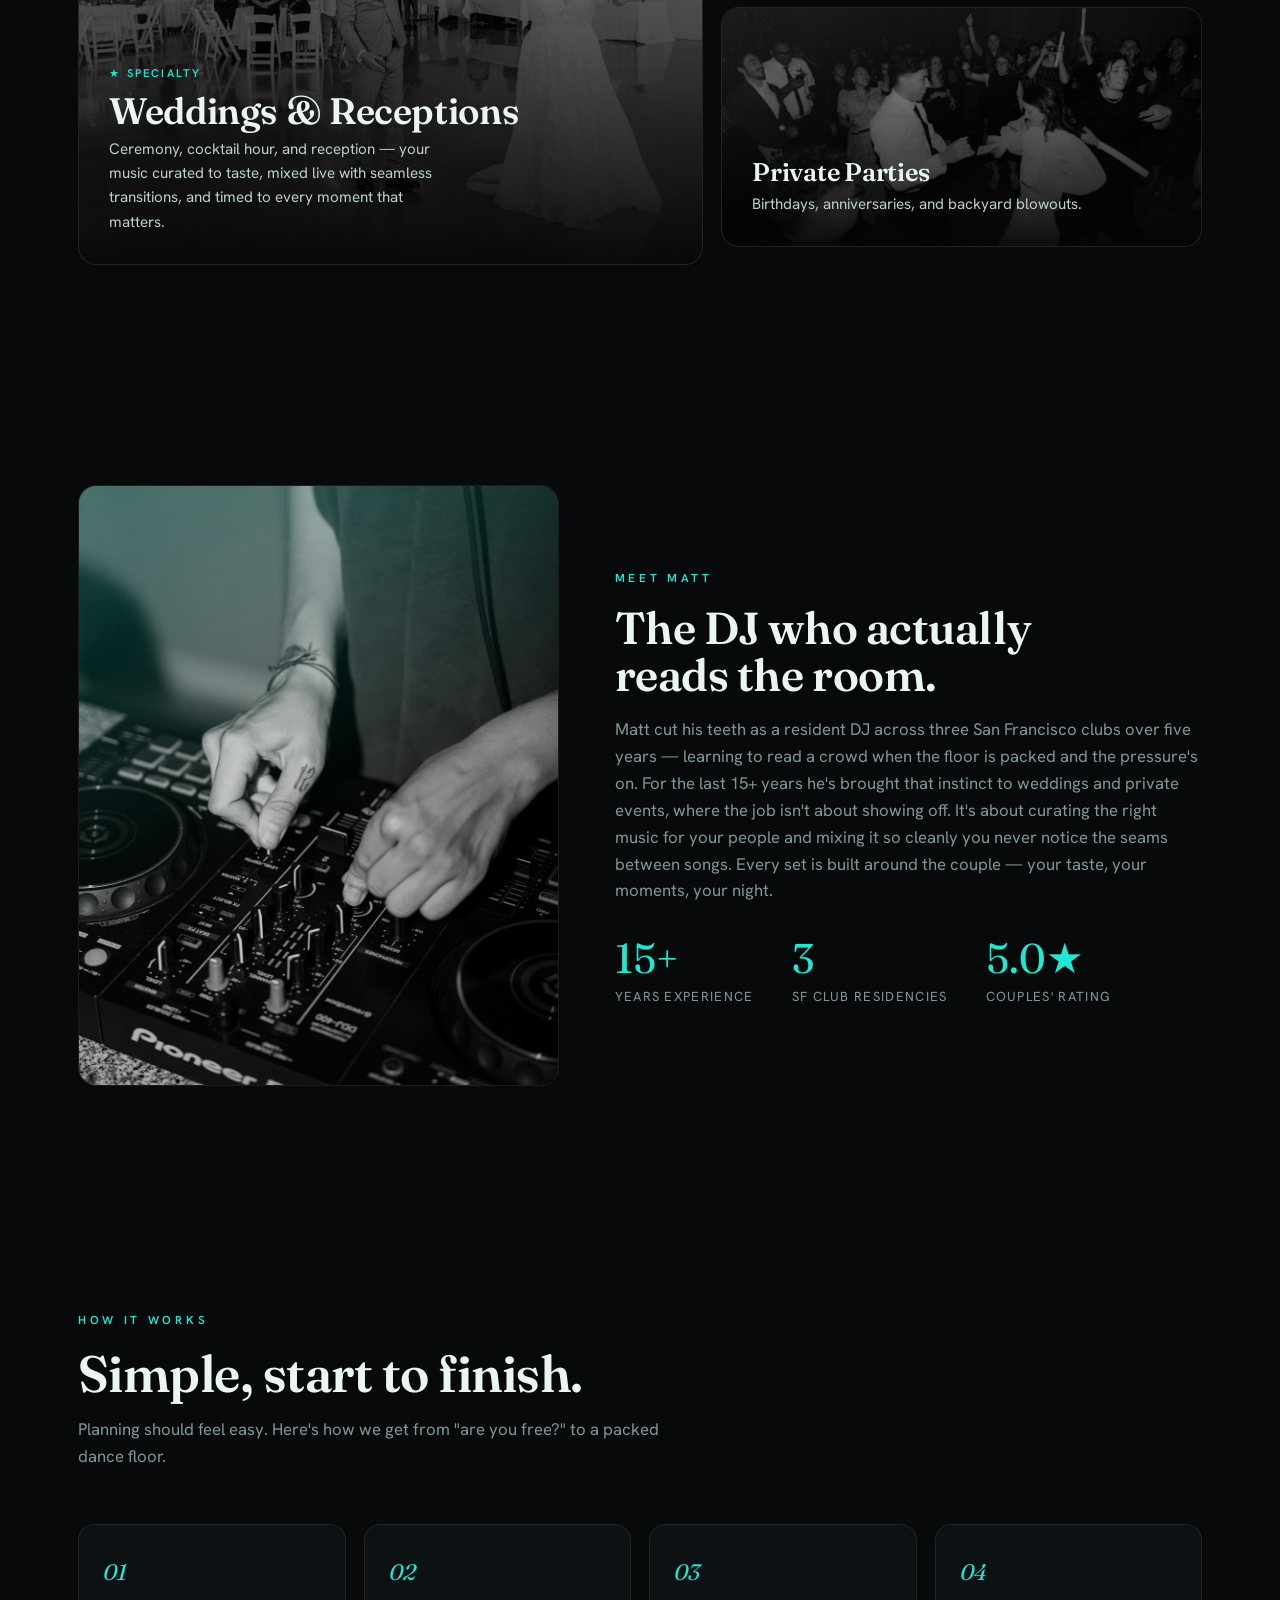
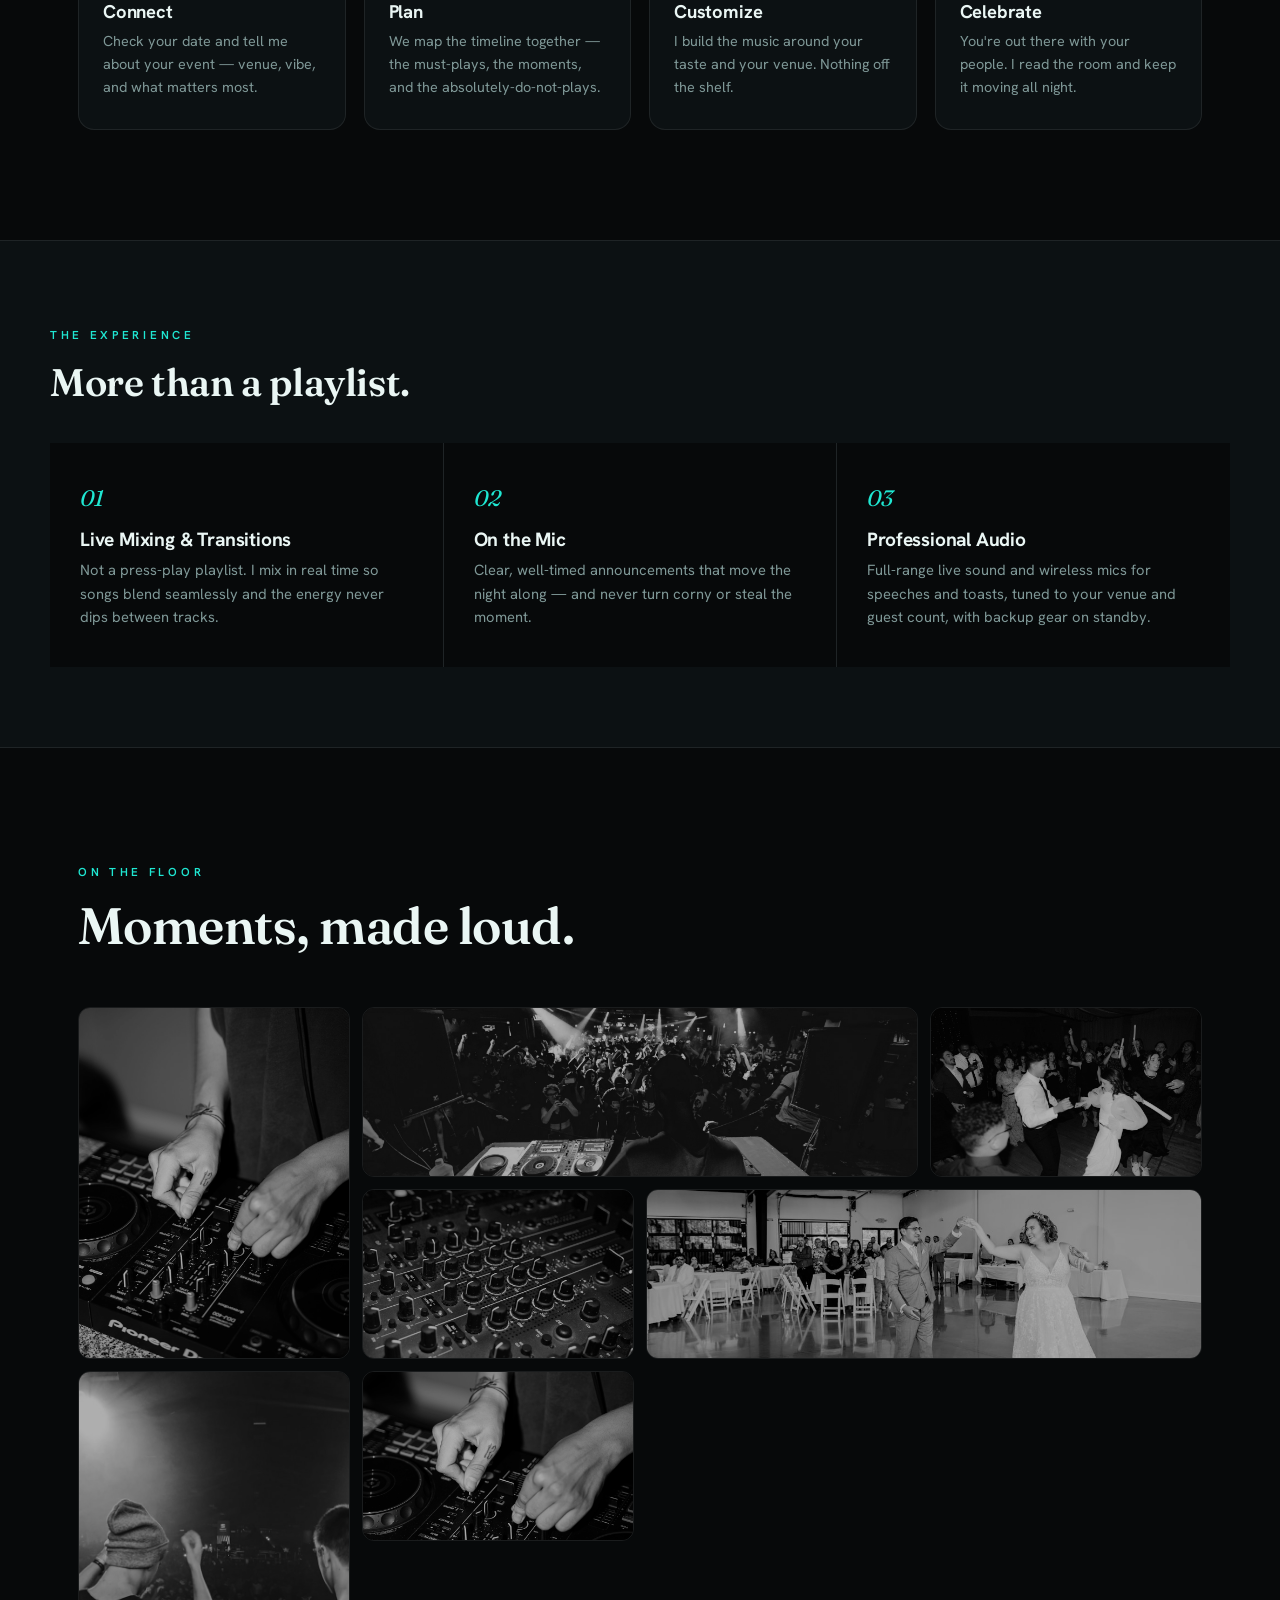
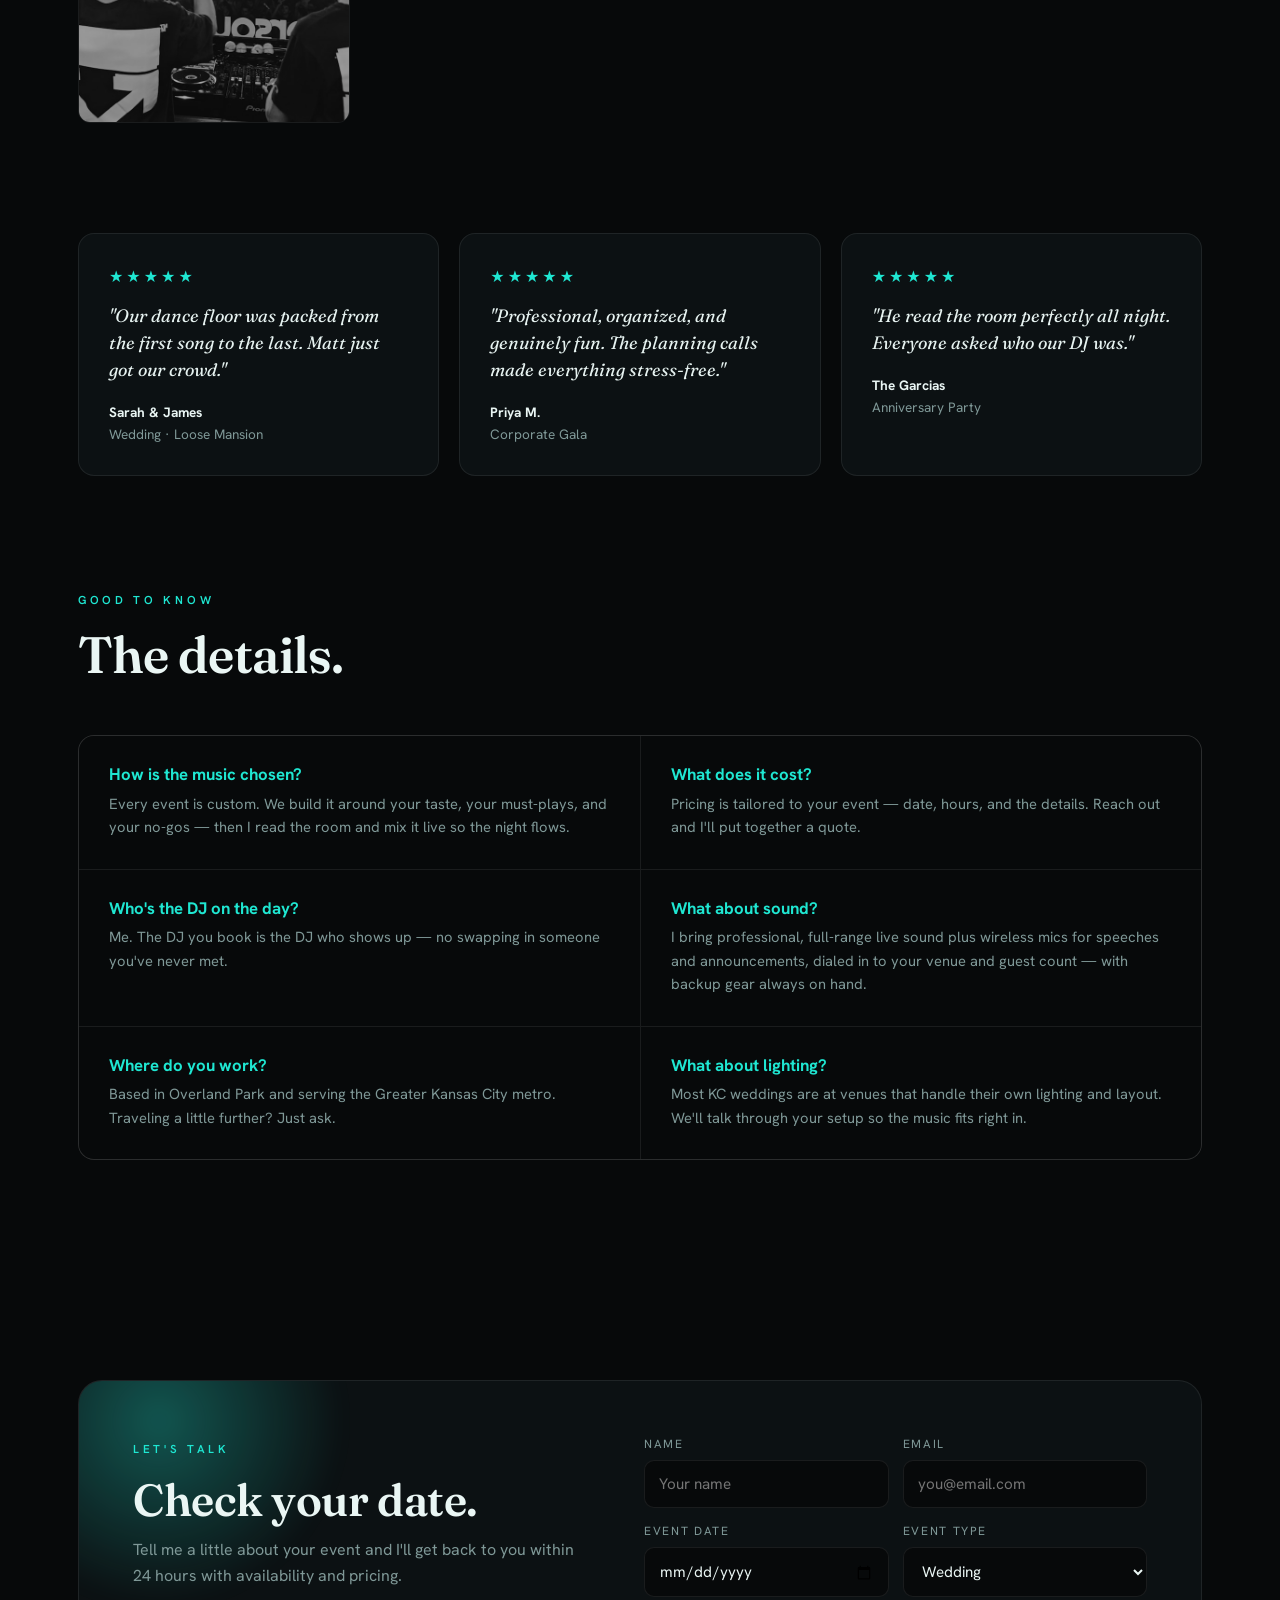
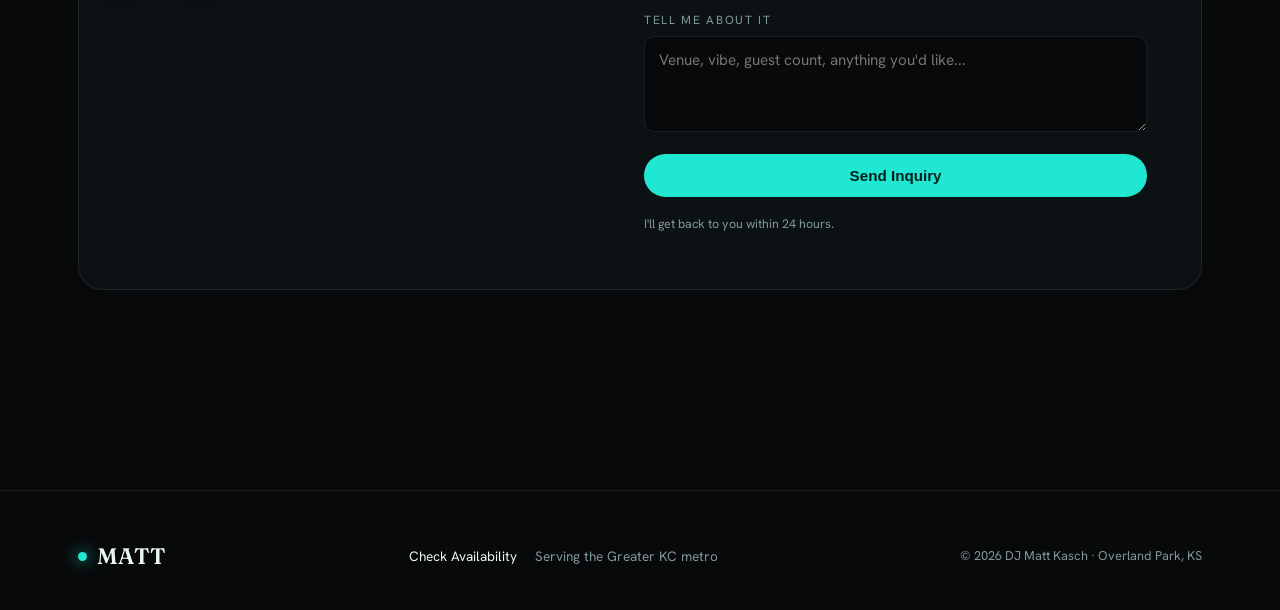
==== commit 94ac0ae6: "Remove footer email, update copyright, fix link color - Remove hello@djmatt.com from footer - Copyri" ====
--- a/index.html
+++ b/index.html
@@ -7,18 +7,15 @@
 <title>DJ Matt — Wedding & Event DJ | Kansas City</title>
 <meta name="description" content="DJ Matt delivers live-mixed music for weddings, receptions, and private events across the Greater Kansas City metro. Book your date today.">
 <meta name="theme-color" content="#1fe7d2">
-<!-- TODO: replace with Matt's real domain -->
-<link rel="canonical" href="https://www.djmatt.com/">
+<link rel="canonical" href="https://djmattkasch.com/">
 
 <!-- Open Graph -->
 <meta property="og:type" content="website">
 <!-- TODO: replace with Matt's real business name/brand -->
 <meta property="og:title" content="DJ Matt — Wedding & Event DJ | Kansas City">
 <meta property="og:description" content="From first dance to last call — live-mixed music for weddings and events across the Greater Kansas City metro.">
-<!-- TODO: replace with Matt's real domain -->
-<meta property="og:url" content="https://www.djmatt.com/">
-<!-- TODO: replace with Matt's real domain -->
-<meta property="og:image" content="https://www.djmatt.com/images/og-image.jpg">
+<meta property="og:url" content="https://djmattkasch.com/">
+<meta property="og:image" content="https://djmattkasch.com/images/og-image.jpg">
 <meta property="og:image:width" content="1200">
 <meta property="og:image:height" content="630">
 
@@ -27,8 +24,7 @@
 <!-- TODO: replace with Matt's real business name/brand -->
 <meta name="twitter:title" content="DJ Matt — Wedding & Event DJ | Kansas City">
 <meta name="twitter:description" content="From first dance to last call — live-mixed music for weddings and events across the Greater Kansas City metro.">
-<!-- TODO: replace with Matt's real domain -->
-<meta name="twitter:image" content="https://www.djmatt.com/images/og-image.jpg">
+<meta name="twitter:image" content="https://djmattkasch.com/images/og-image.jpg">
 
 <!-- Favicon -->
 <link rel="icon" href="images/favicon.svg" type="image/svg+xml">
@@ -41,6 +37,17 @@
 <link rel="stylesheet" href="css/styles.css">
 </head>
 <body>
+
+<!-- Hidden form for Netlify bot detection (never displayed) -->
+<form name="booking" netlify-honeypot="bot-field" data-netlify="true" hidden>
+  <input name="bot-field">
+  <input name="form-name">
+  <input name="name">
+  <input name="email">
+  <input name="event-date">
+  <input name="event-type">
+  <input name="details">
+</form>
 
 <nav id="nav">
   <div class="wrap nav-in">
@@ -262,12 +269,9 @@
     <a href="#top" class="brand"><span class="dot"></span>MATT</a>
     <div class="socials">
       <a href="#book">Check Availability</a>
-      <!-- TODO: replace with Matt's real contact email -->
-      <a href="mailto:hello@djmatt.com">hello@djmatt.com</a>
       <span style="color:var(--muted);font-size:.85rem">Serving the Greater KC metro</span>
     </div>
-    <!-- TODO: replace with Matt's real business name/brand -->
-    <small>&copy; 2026 DJ Matt &middot; Overland Park, KS</small>
+    <small>&copy; 2026 DJ Matt Kasch &middot; Overland Park, KS</small>
   </div>
 </footer>
 
--- a/css/styles.css
+++ b/css/styles.css
@@ -191,7 +191,7 @@
 footer{border-top:1px solid var(--line);padding:48px 0 36px;margin-top:90px}
 .foot{display:flex;justify-content:space-between;align-items:center;flex-wrap:wrap;gap:20px}
 .foot .socials{display:flex;gap:18px}
-.foot .socials a{color:var(--muted);font-size:.85rem;transition:.2s}
+.foot .socials a{color:var(--cloud);font-size:.85rem;transition:.2s}
 .foot .socials a:hover{color:var(--turq)}
 .foot small{color:var(--muted);font-size:.8rem}
 
